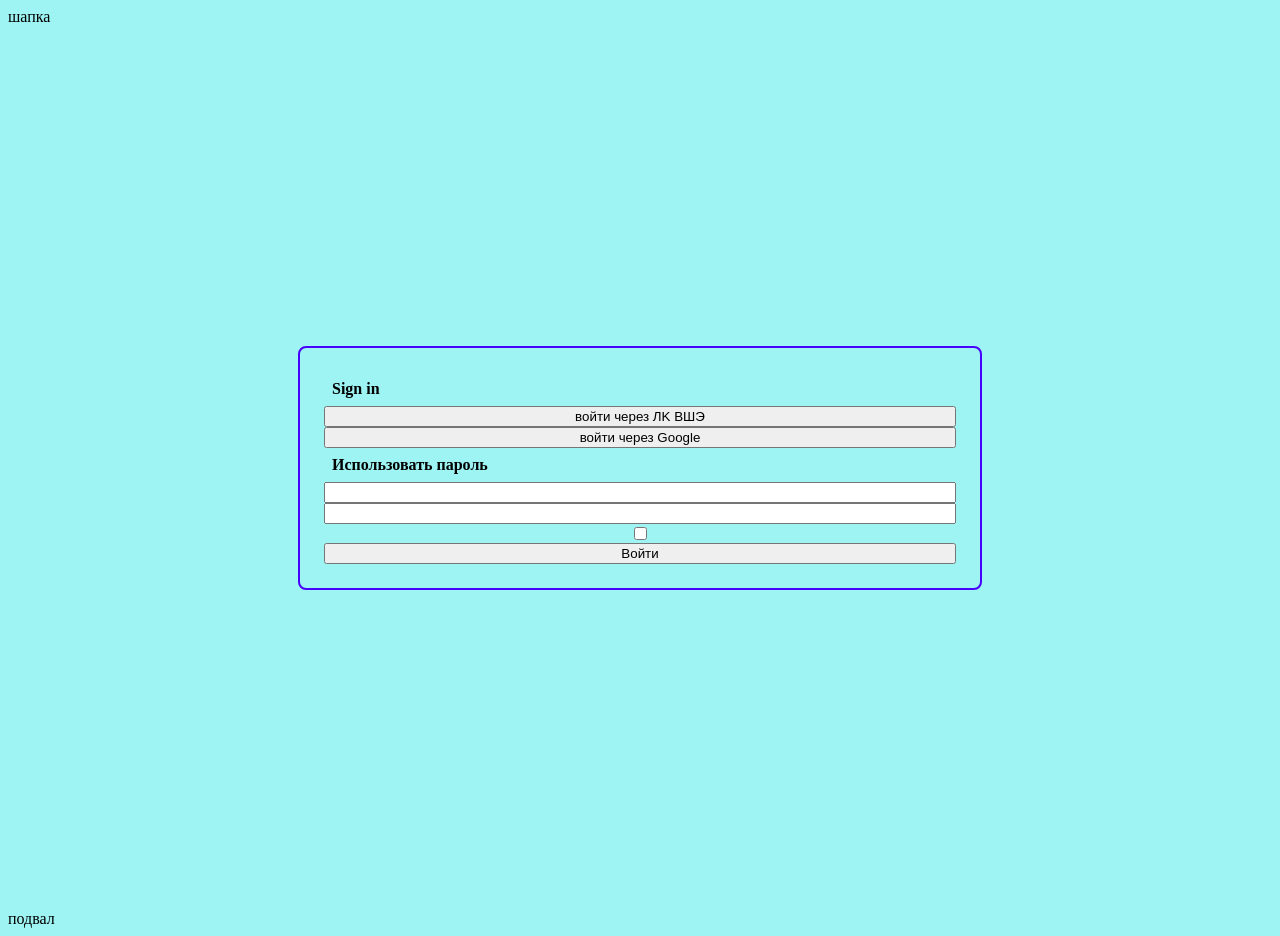
==== native/index.html @ 59d83895 "added initial form" ====
<html>
    <head>
        <title>
            Форма авторизации
        </title>
        <link rel="stylesheet" href="./styles.css" />
    </head>
    <body>
        <header>шапка</header>
        <main class="main">
            <div class="card outline">
                <h4 class="cardheader">Sign in</h4>
                <button>войти через ЛK ВШЭ</button>
                <button>войти через Google</button>
                <h4 class="cardheader">Использовать пароль</h4>
                <input type="email"/>
                <input type="password"/>
                <input type="checkbox"/>
                <button>Войти</button>
            </div>
        </main>
        <footer>подвал</footer>
    </body>
</html>
---- native/styles.css ----
body {
    background-color: rgb(158, 243, 243);
    display: flex;
    flex-direction: column;
}

.main{
    height: 100%;
    display: flex;
    align-items: center;
    justify-content: center;
}
.card {
    display: flex;
    flex-direction: column;
    width: 50%;
    height: fit-content;
    padding: 24px;
}
.outline{
    border: solid  2px #4800ff;
    border-radius: 8px;
}
.cardheader{
    padding: 0 px;
    margin: 8px;
}
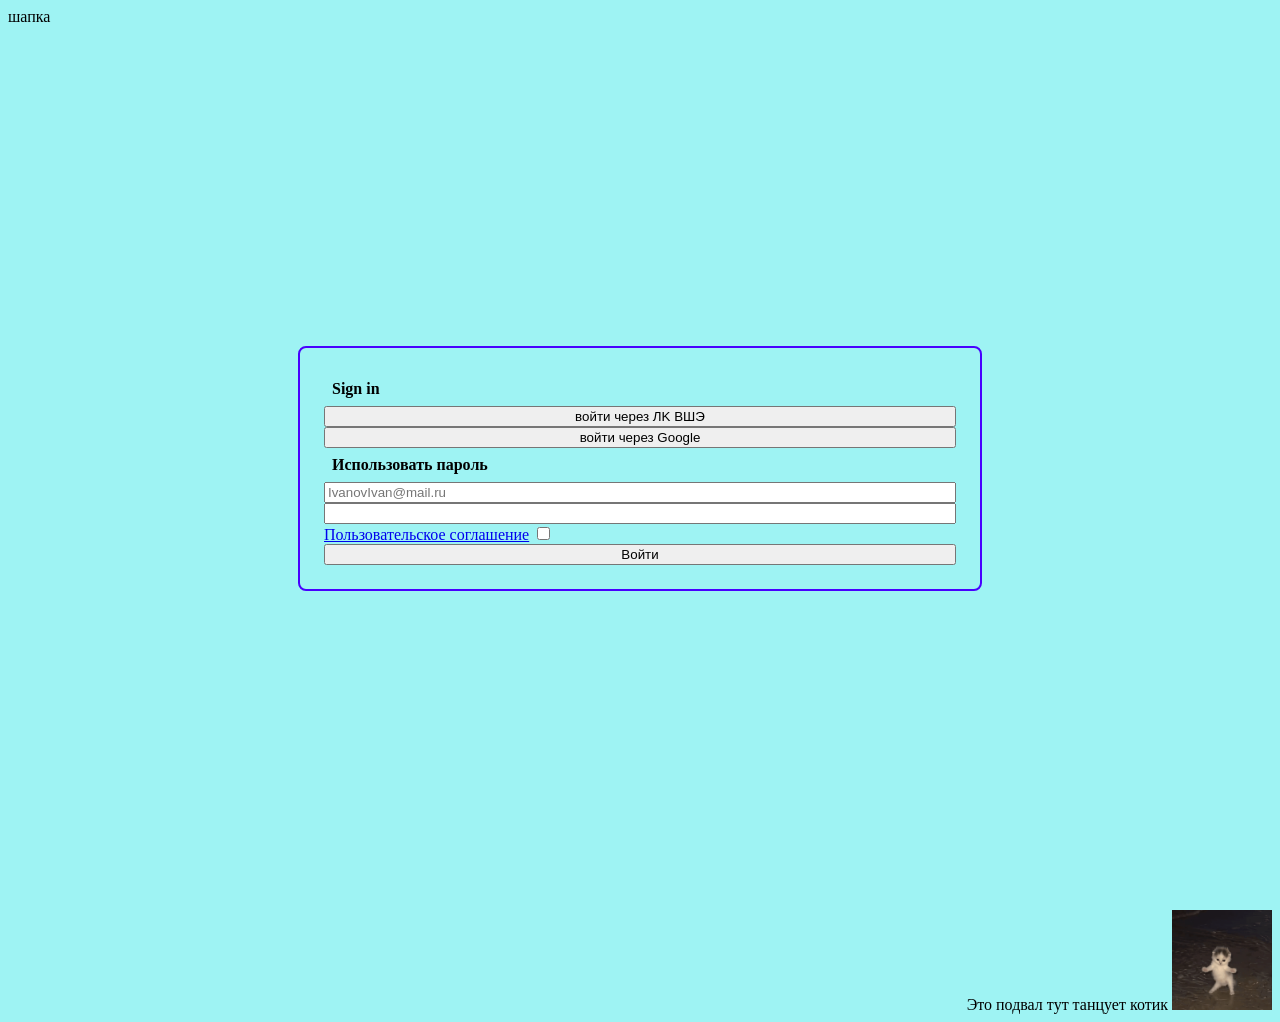
==== commit d6b08fbb: "add(native): favicon, dancing cat in footer" ====
--- a/native/index.html
+++ b/native/index.html
@@ -4,6 +4,7 @@
             Форма авторизации
         </title>
         <link rel="stylesheet" href="./styles.css" />
+        <link rel="icon" href="./cat.svg" type="image/svg" sizes="32x32">
     </head>
     <body>
         <header>шапка</header>
@@ -13,12 +14,20 @@
                 <button>войти через ЛK ВШЭ</button>
                 <button>войти через Google</button>
                 <h4 class="cardheader">Использовать пароль</h4>
-                <input type="email"/>
+                <input type="email" placeholder="IvanovIvan@mail.ru"/>
                 <input type="password"/>
-                <input type="checkbox"/>
+
+                <label>
+                    <a href="terms.html" target="_blank">Пользовательское соглашение</a>
+                    <input type="checkbox"/>
+                </label>
+                
                 <button>Войти</button>
             </div>
         </main>
-        <footer>подвал</footer>
+        <footer>
+            Это подвал тут танцует котик
+            <img src="./cat-cat-dance.gif" alt="Cat dancing" width="100" height="100">
+        </footer>
     </body>
 </html>
--- a/native/styles.css
+++ b/native/styles.css
@@ -24,4 +24,7 @@
 .cardheader{
     padding: 0 px;
     margin: 8px;
+}
+footer{
+    text-align: right;
 }
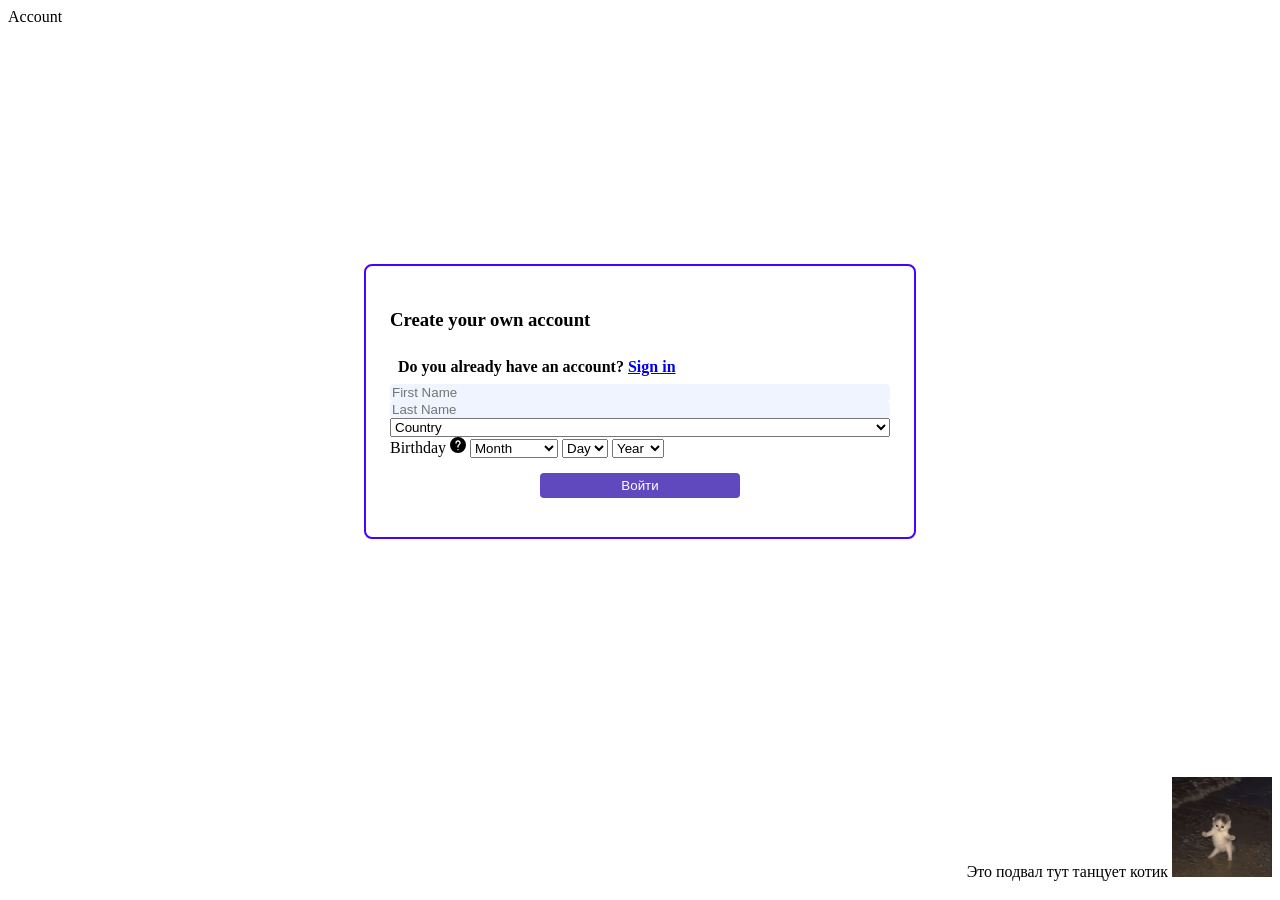
==== commit faed5fe9: "add(form): structure, changing width" ====
--- a/native/index.html
+++ b/native/index.html
@@ -7,27 +7,97 @@
         <link rel="icon" href="./cat.svg" type="image/svg" sizes="32x32">
     </head>
     <body>
-        <header>шапка</header>
+        <header>
+            Account
+        </header>
+
         <main class="main">
             <div class="card outline">
-                <h4 class="cardheader">Sign in</h4>
-                <button>войти через ЛK ВШЭ</button>
-                <button>войти через Google</button>
-                <h4 class="cardheader">Использовать пароль</h4>
-                <input type="email" placeholder="IvanovIvan@mail.ru"/>
-                <input type="password"/>
+                <h3>Create your own account</h3>
+                <h4 class="cardheader">Do you already have an account? <a href="/link">Sign in</a></h4>
+                
+                <!-- <button>войти через ЛK ВШЭ</button>
+                <button>войти через Google</button> -->
+
+                <input type="text" placeholder="First Name"/>
+                <input type="text" placeholder="Last Name"/>
+
+                <select name="country">
+                    <option selected disabled>Country</option>
+                    <option>United States</option>
+                    <option>Canada</option>
+                    <option>United Kingdom</option>
+                </select>
+
+                <label>Birthday
+                    <img src="./questsign.svg" height="16" 
+                    title="This information is used to verify your age and provide a personalized experience."
+                    alt="Question mark icon">
+                    <select name="month" >
+                        <option selected disabled>Month</option>
+                        <option>January</option>
+                        <option>February</option>
+                        <option>March</option>
+                        <option>April</option>
+                        <option>May</option>
+                        <option>June</option>
+                        <option>July</option>
+                        <option>August</option>
+                        <option>September</option>
+                        <option>October</option>
+                        <option>November</option>
+                        <option>December</option>
+                    </select>
+
+                    <select name="day" >
+                        <option selected disabled>Day</option>
+                        <option>1</option>
+                        <option>2</option>
+                        <option>3</option>
+                        <option>4</option>
+                        <option>5</option>
+                        <option>6</option>
+                        <option>7</option>
+                        <option>8</option>
+                        <option>9</option>
+                        <option>10</option>
+                    </select>
+
+                    <select name="year" >
+                        <option selected disabled>Year</option>
+                        <option>2026</option>
+                        <option>2025</option>
+                        <option>2024</option>
+                        <option>2023</option>
+                        <option>2022</option>
+                        <option>2021</option>
+                    </select>
+                </label>
+                
+
+                <!-- <h4 class="cardheader">Войти при помощи пароля</h4>
+                <label>
+                    Почта
+                    <input type="email" placeholder="IvanovIvan@mail.ru"/>
+                </label>
+                <label>
+                    Пароль
+                    <input type="password"/>
+                </label>
 
                 <label>
                     <a href="terms.html" target="_blank">Пользовательское соглашение</a>
                     <input type="checkbox"/>
-                </label>
-                
-                <button>Войти</button>
+                </label> -->
+
+                <button class="buttonenter">Войти</button>
             </div>
+
         </main>
         <footer>
             Это подвал тут танцует котик
             <img src="./cat-cat-dance.gif" alt="Cat dancing" width="100" height="100">
         </footer>
+
     </body>
 </html>
--- a/native/styles.css
+++ b/native/styles.css
@@ -1,30 +1,185 @@
 body {
-    background-color: rgb(158, 243, 243);
+    background-color: white;
     display: flex;
     flex-direction: column;
 }
 
 .main{
-    height: 100%;
+    height: 85%;
     display: flex;
     align-items: center;
     justify-content: center;
 }
+
 .card {
+    background-color: white;
     display: flex;
     flex-direction: column;
-    width: 50%;
+    width: 100%;
+    min-width: 400px;
+    max-width: 500px;
     height: fit-content;
     padding: 24px;
+    
 }
+
 .outline{
     border: solid  2px #4800ff;
     border-radius: 8px;
 }
+
 .cardheader{
     padding: 0 px;
     margin: 8px;
+    color: black
 }
+
+input {
+    background-color: #f0f4ff;
+    width: 100%;
+    border-radius: 4px;
+    border: none;
+}
+
+input[type="checkbox"] {
+  width: auto;
+}
+
+button {
+    background-color: #6049be;
+    color: white;
+    border: none;
+    border-radius: 4px;
+    margin: 5px;
+    height: 25px;
+}
+
+.buttonenter {
+  background-color: #6049be;
+  color: white;
+  width: 40%;
+  height: 25px;
+  border-radius: 4px;
+  border: none;
+  align-self: center;
+  margin: 15px;
+}
+
+label a {
+  color: #6049be;
+}
+
+label {
+  color: black;
+}
+
 footer{
     text-align: right;
-}+}
+
+
+/* СНЕЖИНКИ */
+
+/* *, *::before, *::after {
+  margin: 0;
+  padding: 0;
+  box-sizing: border-box;
+}
+
+html {
+  color-scheme: dark;
+}
+
+body {
+  margin: 0;
+  padding: 50px;
+  background-color: #18191c;
+  color: #ffffff;
+  font-family: "Roboto", sans-serif;
+}
+
+.snow-toggle {
+  display: flex;
+  flex-direction: row;
+  padding: 0;
+  margin: 0;
+  gap: 40px;
+  border: 0;
+}
+
+.snow-toggle__label {
+  padding-bottom: 10px;
+}
+
+.snow-toggle__item {
+  position: relative;
+  display: flex;
+  align-items: center;
+  cursor: pointer;
+}
+
+.snow-toggle__text::before {
+  content: "";
+  position: absolute;
+  left: 0;
+  top: calc(50% - 12px);
+  width: 25px;
+  height: 25px;
+  border: 1px solid #FFFFFF;
+  border-radius: 50%;
+}
+
+.snow-toggle__control {
+  width: 25px;
+  height: 25px;
+  opacity: 0;
+  margin-right: 15px;
+}
+
+.snow-toggle__control:focus + .snow-toggle__text::before {
+  border-color: #C56FFF;
+}
+
+.snow-toggle__control:checked + .snow-toggle__text::before {
+  background-color: #FFFFFF;
+  background: radial-gradient(
+    circle,
+    #FFFFFF 0%,
+    #FFFFFF 40%,
+    transparent 50%,
+    transparent 100%
+  );
+}
+
+.snow {
+  --animation-name: snowfall;
+  position: fixed;
+  left: 0;
+  right: 0;
+  top: 0;
+  bottom: 0;
+  z-index: 100;
+  display: flex;
+  justify-content: space-between;
+  pointer-events: none;
+}
+
+.snow__flake {
+  position: relative;
+  top: -1.5em;
+  color: #c1dcec;
+  animation-name: var(--animation-name);
+  animation-timing-function: ease-in-out;
+  animation-iteration-count: infinite;
+  will-change: transform;
+}
+
+@keyframes snowfall {
+  0% {
+    transform: translateY(0);
+  }
+
+  100% {
+    transform: translateY(calc(100vh + 1.5em));
+  }
+} */
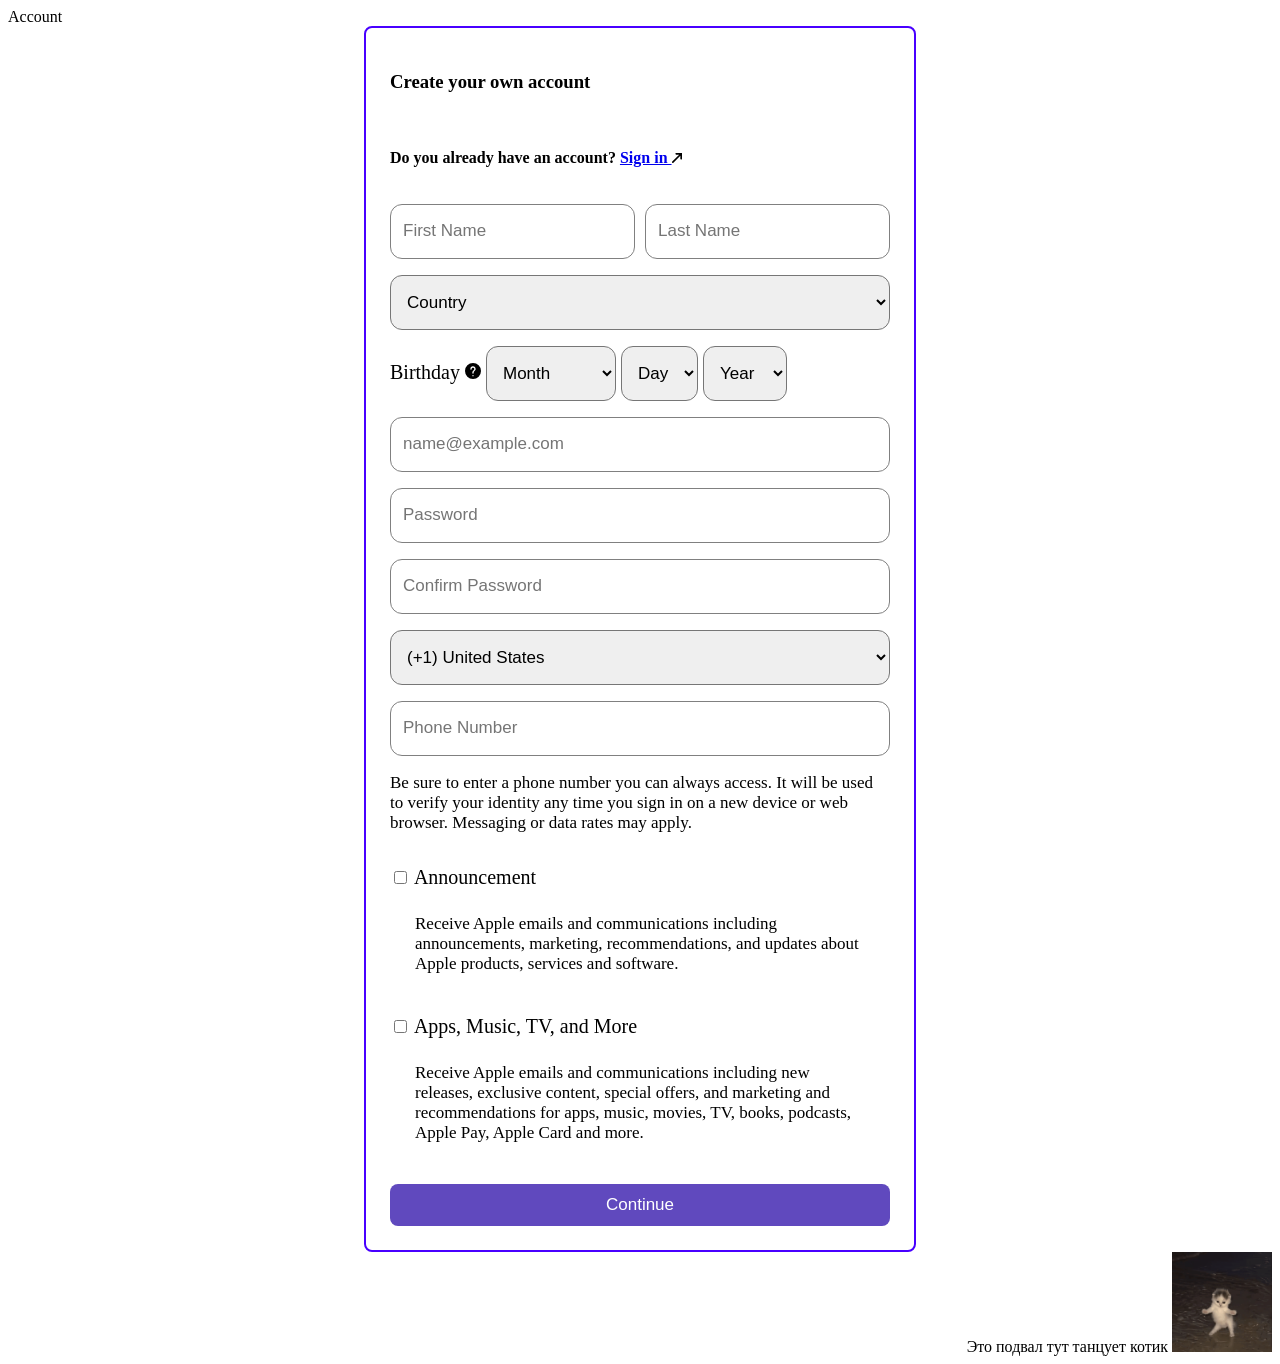
==== commit 2110d5c0: "changed(native, form): inputs, gaps, selectors, added full form structure" ====
--- a/native/index.html
+++ b/native/index.html
@@ -14,13 +14,15 @@
         <main class="main">
             <div class="card outline">
                 <h3>Create your own account</h3>
-                <h4 class="cardheader">Do you already have an account? <a href="/link">Sign in</a></h4>
+                <h4>Do you already have an account? <a href="/link">Sign in <img src="./arrow.svg" height="10" alt="arrow"></a></h4>
                 
                 <!-- <button>войти через ЛK ВШЭ</button>
                 <button>войти через Google</button> -->
 
-                <input type="text" placeholder="First Name"/>
-                <input type="text" placeholder="Last Name"/>
+                <div class="together">
+                    <input type="text" placeholder="First Name"/>
+                    <input type="text" placeholder="Last Name"/>
+                </div>
 
                 <select name="country">
                     <option selected disabled>Country</option>
@@ -73,7 +75,45 @@
                         <option>2021</option>
                     </select>
                 </label>
-                
+
+                <input type="email" placeholder="name@example.com"/>
+                <input type="password" placeholder="Password"/>
+                <input type="password" placeholder="Confirm Password"/>
+
+                <select name="country options">
+                    <option selected>(+1) United States</option>
+                    <option>(+44) United Kingdom</option>
+                </select>
+
+                <label>
+                    <input type="tel" placeholder="Phone Number"/>
+                    <p>Be sure to enter a phone number you can always access. 
+                    It will be used to verify your identity any time you sign 
+                    in on a new device or web browser. Messaging or data rates 
+                    may apply.
+                    </p>
+                </label>
+
+                <label>
+                    <input type="checkbox" name="ads"/>
+                    Announcement
+                    <p class="announcement">Receive Apple emails and communications including 
+                        announcements, marketing, recommendations, and updates 
+                        about Apple products, services and software.
+                    </p>
+                </label>
+
+                <label>
+                    <input type="checkbox" name="ads"/>
+                    Apps, Music, TV, and More
+                    <p class="announcement">Receive Apple emails and communications including new 
+                        releases, exclusive content, special offers, and marketing 
+                        and recommendations for apps, music, movies, TV, books, podcasts, 
+                        Apple Pay, Apple Card and more.
+                    </p>
+                </label>
+
+
 
                 <!-- <h4 class="cardheader">Войти при помощи пароля</h4>
                 <label>
@@ -90,7 +130,7 @@
                     <input type="checkbox"/>
                 </label> -->
 
-                <button class="buttonenter">Войти</button>
+                <button class="buttonenter">Continue</button>
             </div>
 
         </main>
--- a/native/styles.css
+++ b/native/styles.css
@@ -1,31 +1,44 @@
 body {
-    background-color: white;
-    display: flex;
-    flex-direction: column;
+  background-color: white;
+  display: flex;
+  flex-direction: column;
 }
 
 .main{
-    height: 85%;
-    display: flex;
-    align-items: center;
-    justify-content: center;
+  min-height: 100vh;
+  display: flex;
+  justify-content: center;
+    
 }
 
 .card {
-    background-color: white;
-    display: flex;
-    flex-direction: column;
-    width: 100%;
-    min-width: 400px;
-    max-width: 500px;
-    height: fit-content;
-    padding: 24px;
-    
+  gap: 16px;
+  background-color: white;
+  display: flex;
+  flex-direction: column;
+  width: 100%;
+  min-width: 400px;
+  max-width: 500px;
+  height: fit-content;
+  padding: 24px;
+}
+
+select {
+  height: 55px;
+  font-size: 17px;
+  border-radius: 12px;
+  padding-left: 12px;
+  padding-right: 12px;
+}
+
+.together {
+  display: flex;
+  gap: 10px;
 }
 
 .outline{
-    border: solid  2px #4800ff;
-    border-radius: 8px;
+  border: solid  2px #4800ff;
+  border-radius: 8px;
 }
 
 .cardheader{
@@ -34,35 +47,32 @@
     color: black
 }
 
-input {
-    background-color: #f0f4ff;
-    width: 100%;
-    border-radius: 4px;
-    border: none;
-}
-
-input[type="checkbox"] {
-  width: auto;
+input:not([type="checkbox"]) {
+  border-radius: 12px;
+  border: solid 1px gray;
+  width: 100%;
+  height: 55px;
+  font-size: 17px;
+  padding-left: 12px;
 }
 
 button {
-    background-color: #6049be;
-    color: white;
-    border: none;
-    border-radius: 4px;
-    margin: 5px;
-    height: 25px;
+  background-color: #6049be;
+  color: white;
+  border: none;
+  border-radius: 12px;
+  height: 55px;
 }
 
 .buttonenter {
   background-color: #6049be;
   color: white;
-  width: 40%;
-  height: 25px;
-  border-radius: 4px;
+  width: 100%;
+  height: 42px;
+  border-radius: 8px;
   border: none;
   align-self: center;
-  margin: 15px;
+  font-size: 17px;
 }
 
 label a {
@@ -71,10 +81,20 @@
 
 label {
   color: black;
+  width: 100%;
+  font-size: 20px;
+}
+
+p {
+  font-size: 17px;
+}
+
+.announcement {
+  margin: 25px;
 }
 
 footer{
-    text-align: right;
+  text-align: right;
 }
 
 
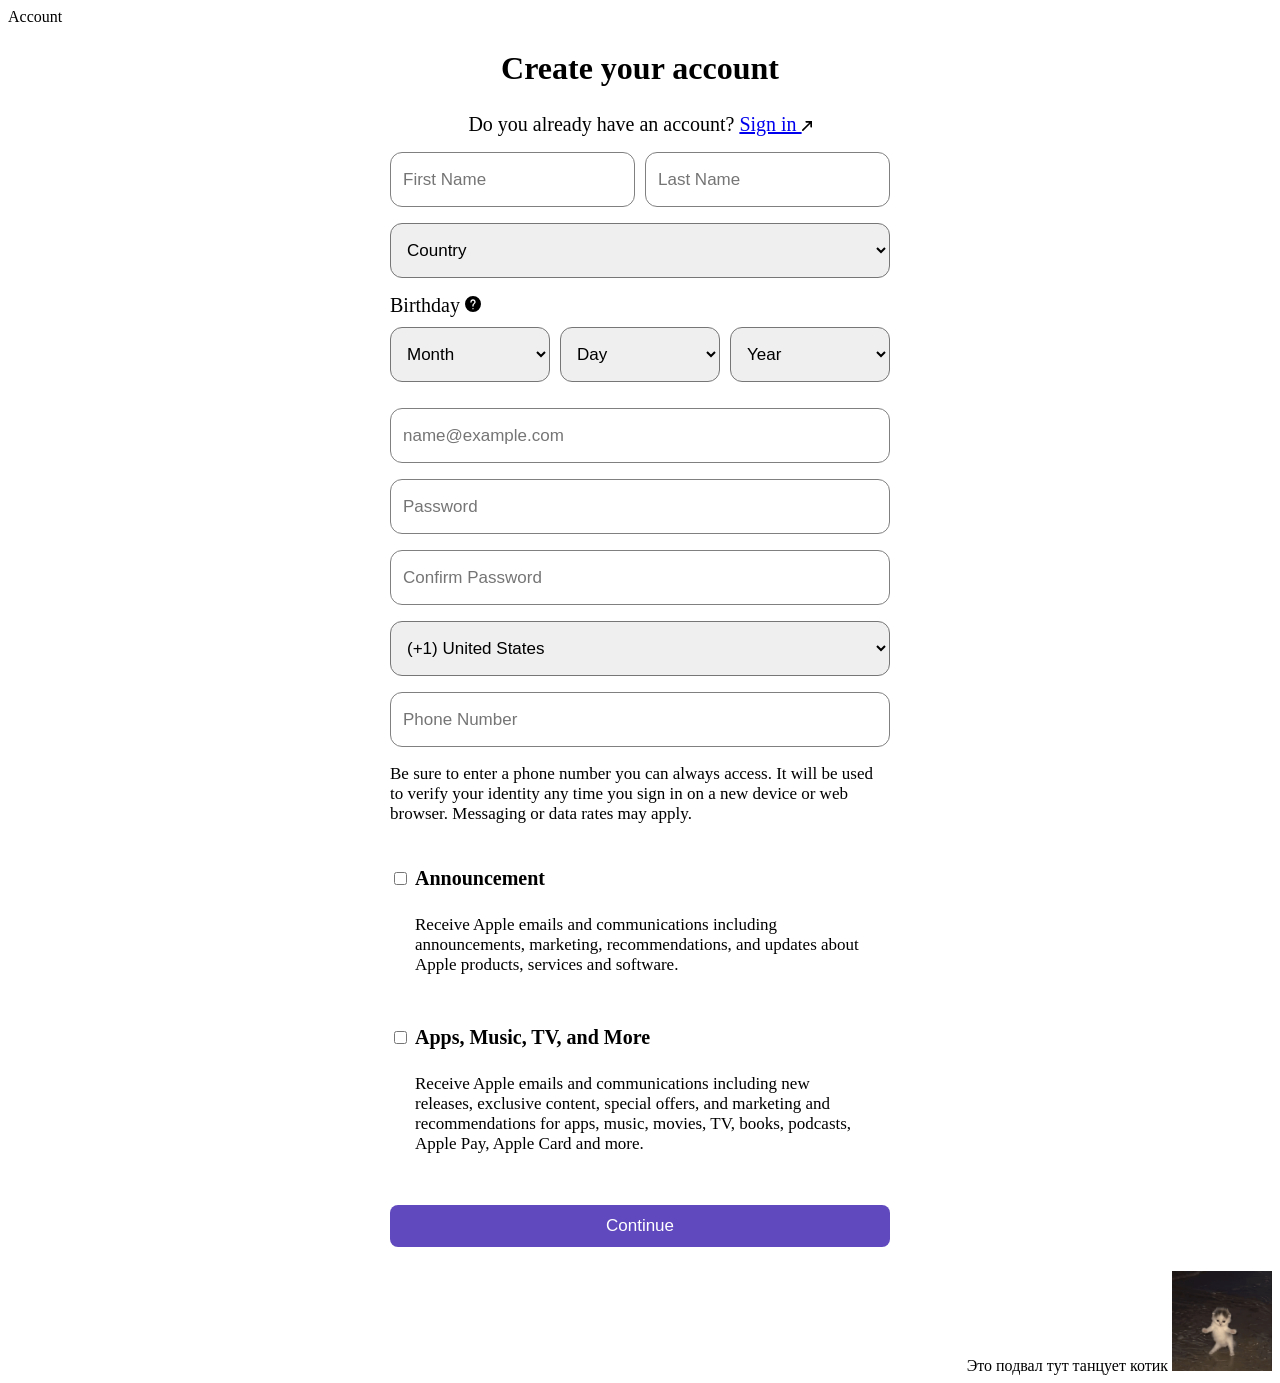
==== commit 4f72abd8: "changed(native): fonts, border, selector-width" ====
--- a/native/index.html
+++ b/native/index.html
@@ -4,7 +4,7 @@
             Форма авторизации
         </title>
         <link rel="stylesheet" href="./styles.css" />
-        <link rel="icon" href="./cat.svg" type="image/svg" sizes="32x32">
+        <link rel="icon" href="./images/cat.svg" type="image/svg" sizes="32x32">
     </head>
     <body>
         <header>
@@ -13,8 +13,8 @@
 
         <main class="main">
             <div class="card outline">
-                <h3>Create your own account</h3>
-                <h4>Do you already have an account? <a href="/link">Sign in <img src="./arrow.svg" height="10" alt="arrow"></a></h4>
+                <h1>Create your account</h1>
+                <p class="signin">Do you already have an account? <a href="/link">Sign in <img src="./images/arrow.svg" height="10" alt="arrow"></a></p>
                 
                 <!-- <button>войти через ЛK ВШЭ</button>
                 <button>войти через Google</button> -->
@@ -31,49 +31,52 @@
                     <option>United Kingdom</option>
                 </select>
 
-                <label>Birthday
-                    <img src="./questsign.svg" height="16" 
+                <label class="birthday">Birthday
+                    <img src="./images/questsign.svg" height="16" 
                     title="This information is used to verify your age and provide a personalized experience."
                     alt="Question mark icon">
-                    <select name="month" >
-                        <option selected disabled>Month</option>
-                        <option>January</option>
-                        <option>February</option>
-                        <option>March</option>
-                        <option>April</option>
-                        <option>May</option>
-                        <option>June</option>
-                        <option>July</option>
-                        <option>August</option>
-                        <option>September</option>
-                        <option>October</option>
-                        <option>November</option>
-                        <option>December</option>
-                    </select>
 
-                    <select name="day" >
-                        <option selected disabled>Day</option>
-                        <option>1</option>
-                        <option>2</option>
-                        <option>3</option>
-                        <option>4</option>
-                        <option>5</option>
-                        <option>6</option>
-                        <option>7</option>
-                        <option>8</option>
-                        <option>9</option>
-                        <option>10</option>
-                    </select>
+                    <div class="together">
+                        <select name="month" >
+                            <option selected disabled>Month</option>
+                            <option>January</option>
+                            <option>February</option>
+                            <option>March</option>
+                            <option>April</option>
+                            <option>May</option>
+                            <option>June</option>
+                            <option>July</option>
+                            <option>August</option>
+                            <option>September</option>
+                            <option>October</option>
+                            <option>November</option>
+                            <option>December</option>
+                        </select>
 
-                    <select name="year" >
-                        <option selected disabled>Year</option>
-                        <option>2026</option>
-                        <option>2025</option>
-                        <option>2024</option>
-                        <option>2023</option>
-                        <option>2022</option>
-                        <option>2021</option>
-                    </select>
+                        <select name="day" >
+                            <option selected disabled>Day</option>
+                            <option>1</option>
+                            <option>2</option>
+                            <option>3</option>
+                            <option>4</option>
+                            <option>5</option>
+                            <option>6</option>
+                            <option>7</option>
+                            <option>8</option>
+                            <option>9</option>
+                            <option>10</option>
+                        </select>
+
+                        <select name="year" >
+                            <option selected disabled>Year</option>
+                            <option>2026</option>
+                            <option>2025</option>
+                            <option>2024</option>
+                            <option>2023</option>
+                            <option>2022</option>
+                            <option>2021</option>
+                        </select>
+                    </div>
                 </label>
 
                 <input type="email" placeholder="name@example.com"/>
@@ -96,7 +99,7 @@
 
                 <label>
                     <input type="checkbox" name="ads"/>
-                    Announcement
+                    <b>Announcement</b>
                     <p class="announcement">Receive Apple emails and communications including 
                         announcements, marketing, recommendations, and updates 
                         about Apple products, services and software.
@@ -105,7 +108,7 @@
 
                 <label>
                     <input type="checkbox" name="ads"/>
-                    Apps, Music, TV, and More
+                    <b>Apps, Music, TV, and More</b>
                     <p class="announcement">Receive Apple emails and communications including new 
                         releases, exclusive content, special offers, and marketing 
                         and recommendations for apps, music, movies, TV, books, podcasts, 
@@ -113,30 +116,13 @@
                     </p>
                 </label>
 
-
-
-                <!-- <h4 class="cardheader">Войти при помощи пароля</h4>
-                <label>
-                    Почта
-                    <input type="email" placeholder="IvanovIvan@mail.ru"/>
-                </label>
-                <label>
-                    Пароль
-                    <input type="password"/>
-                </label>
-
-                <label>
-                    <a href="terms.html" target="_blank">Пользовательское соглашение</a>
-                    <input type="checkbox"/>
-                </label> -->
-
                 <button class="buttonenter">Continue</button>
             </div>
 
         </main>
         <footer>
             Это подвал тут танцует котик
-            <img src="./cat-cat-dance.gif" alt="Cat dancing" width="100" height="100">
+            <img src="./images/cat-cat-dance.gif" alt="Cat dancing" width="100" height="100">
         </footer>
 
     </body>
--- a/native/styles.css
+++ b/native/styles.css
@@ -31,13 +31,21 @@
   padding-right: 12px;
 }
 
+.together select {
+  width: 100%;
+}
 .together {
   display: flex;
   gap: 10px;
 }
 
+.birthday .together {
+  margin-top: 10px;
+}
+
 .outline{
-  border: solid  2px #4800ff;
+  /* border: solid  1px #4800ff; */
+  border: none;
   border-radius: 8px;
 }
 
@@ -80,9 +88,9 @@
 }
 
 label {
-  color: black;
   width: 100%;
   font-size: 20px;
+  padding-bottom: 10px;
 }
 
 p {
@@ -97,7 +105,16 @@
   text-align: right;
 }
 
-
+h1{
+  margin: 0;
+  align-self: center;
+  padding-bottom: 10px;
+}
+.signin{
+  align-self: center;
+  margin: 0;
+  font-size: 20px;
+}
 /* СНЕЖИНКИ */
 
 /* *, *::before, *::after {
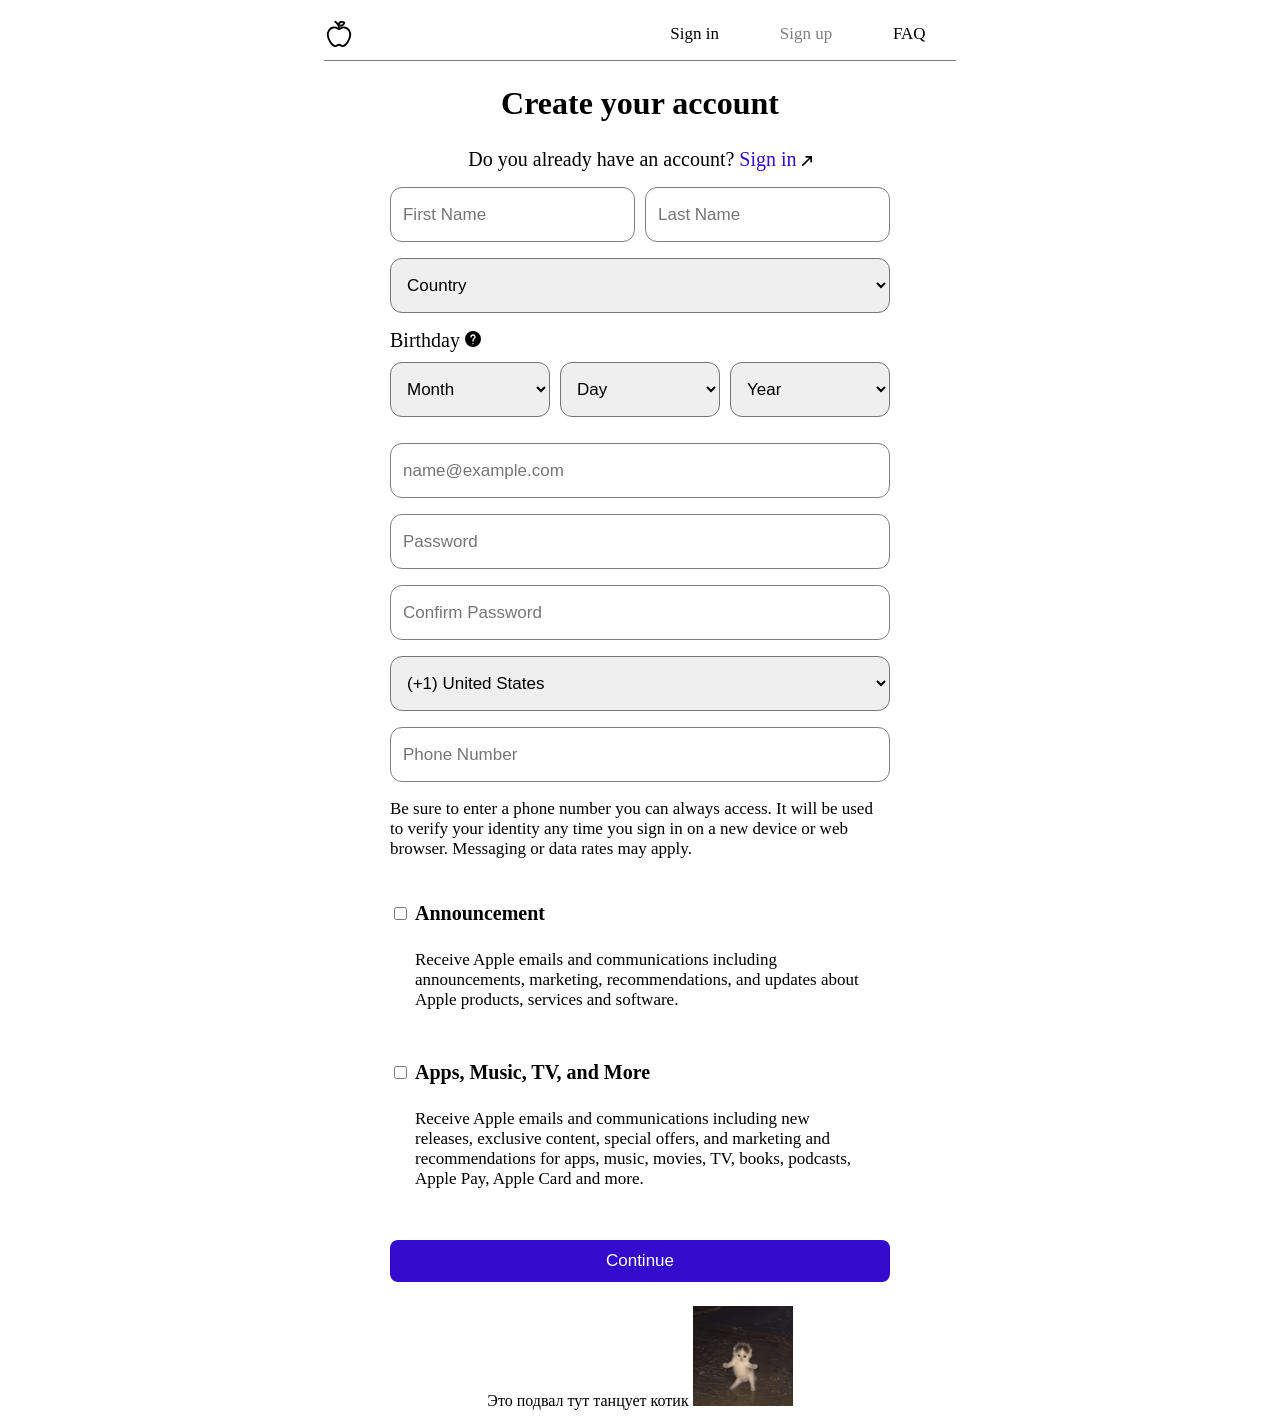
==== commit e61f4147: "fixed(card, header): adaptive" ====
--- a/native/index.html
+++ b/native/index.html
@@ -8,7 +8,13 @@
     </head>
     <body>
         <header>
-            Account
+            <img src="./images/apple.svg" alt="Logo" width="30" height="30">
+            <nav>
+                <a href = "/" class="links">Sign in</a>
+                Sign up
+                <a href = "/" class="links">FAQ</a>
+            </nav>
+            
         </header>
 
         <main class="main">
@@ -65,6 +71,27 @@
                             <option>8</option>
                             <option>9</option>
                             <option>10</option>
+                            <option>11</option>
+                            <option>12</option>
+                            <option>13</option>
+                            <option>14</option>
+                            <option>15</option>
+                            <option>16</option>
+                            <option>17</option>
+                            <option>18</option>
+                            <option>19</option>
+                            <option>20</option>
+                            <option>21</option>
+                            <option>22</option>
+                            <option>23</option>
+                            <option>24</option>
+                            <option>25</option>
+                            <option>26</option>
+                            <option>27</option>
+                            <option>28</option>
+                            <option>29</option>
+                            <option>30</option>
+                            <option>31</option>
                         </select>
 
                         <select name="year" >
@@ -75,6 +102,101 @@
                             <option>2023</option>
                             <option>2022</option>
                             <option>2021</option>
+                            <option>2020</option>
+                            <option>2019</option>
+                            <option>2018</option>
+                            <option>2017</option>
+                            <option>2016</option>
+                            <option>2015</option>
+                            <option>2014</option>
+                            <option>2013</option>
+                            <option>2012</option>
+                            <option>2011</option>
+                            <option>2010</option>
+                            <option>2009</option>
+                            <option>2008</option>
+                            <option>2007</option>
+                            <option>2006</option>
+                            <option>2005</option>
+                            <option>2004</option>
+                            <option>2003</option>
+                            <option>2002</option>
+                            <option>2001</option>
+                            <option>2000</option>
+                            <option>1999</option>
+                            <option>1998</option>
+                            <option>1997</option>
+                            <option>1996</option>
+                            <option>1995</option>
+                            <option>1994</option>
+                            <option>1993</option>
+                            <option>1992</option>
+                            <option>1991</option>
+                            <option>1990</option>
+                            <option>1989</option>
+                            <option>1988</option>
+                            <option>1987</option>
+                            <option>1986</option>
+                            <option>1985</option>
+                            <option>1984</option>
+                            <option>1983</option>
+                            <option>1982</option>
+                            <option>1981</option>
+                            <option>1980</option>
+                            <option>1979</option>
+                            <option>1978</option>
+                            <option>1977</option>
+                            <option>1976</option>
+                            <option>1975</option>
+                            <option>1974</option>
+                            <option>1973</option>
+                            <option>1972</option>
+                            <option>1971</option>
+                            <option>1970</option>
+                            <option>1969</option>
+                            <option>1968</option>
+                            <option>1967</option>
+                            <option>1966</option>
+                            <option>1965</option>
+                            <option>1964</option>
+                            <option>1963</option>
+                            <option>1962</option>
+                            <option>1961</option>
+                            <option>1960</option>
+                            <option>1959</option>
+                            <option>1958</option>
+                            <option>1957</option>
+                            <option>1956</option>
+                            <option>1955</option>
+                            <option>1954</option>
+                            <option>1953</option>
+                            <option>1952</option>
+                            <option>1951</option>
+                            <option>1950</option>
+                            <option>1949</option>
+                            <option>1948</option>
+                            <option>1947</option>
+                            <option>1946</option>
+                            <option>1945</option>
+                            <option>1944</option>
+                            <option>1943</option>
+                            <option>1942</option>
+                            <option>1941</option>
+                            <option>1940</option>
+                            <option>1939</option>
+                            <option>1938</option>
+                            <option>1937</option>
+                            <option>1936</option>
+                            <option>1935</option>
+                            <option>1934</option>
+                            <option>1933</option>
+                            <option>1932</option>
+                            <option>1931</option>
+                            <option>1930</option>
+                            <option>1929</option>
+                            <option>1928</option>
+                            <option>1927</option>
+                            <option>1926</option>
                         </select>
                     </div>
                 </label>
--- a/native/styles.css
+++ b/native/styles.css
@@ -1,14 +1,52 @@
+:root {
+  --text-size: 17px;
+  --color: #320bcd;
+}
+
 body {
   background-color: white;
   display: flex;
   flex-direction: column;
+  align-items: center;
+  justify-content: center;
+  min-width: 400px;
+}
+
+nav {
+  display: flex;
+  justify-content: space-around;
+  width: 50%;
+  padding: 16px 0;
+  color: gray;
+  font-size: var(--text-size);
+}
+
+.links {
+  color: black;
+}
+
+a {
+  text-decoration: none;
+  color: var(--color)
+}
+
+
+
+header {
+  display: flex;
+  width: 50%;
+  min-width: 400px;
+  /* max-width: 600px; */
+  justify-content: space-between;
+  border-bottom: solid 1px gray;
+  align-items: center;
 }
 
 .main{
   min-height: 100vh;
+  width: 60%;
   display: flex;
   justify-content: center;
-    
 }
 
 .card {
@@ -16,16 +54,22 @@
   background-color: white;
   display: flex;
   flex-direction: column;
-  width: 100%;
   min-width: 400px;
   max-width: 500px;
   height: fit-content;
   padding: 24px;
 }
-
+@media (max-width: 500px) {
+  .main {
+    width: 100%;
+  }
+  header {
+    width: 80%;
+  }
+}
 select {
   height: 55px;
-  font-size: 17px;
+  font-size: var(--text-size);
   border-radius: 12px;
   padding-left: 12px;
   padding-right: 12px;
@@ -60,12 +104,12 @@
   border: solid 1px gray;
   width: 100%;
   height: 55px;
-  font-size: 17px;
+  font-size: var(--text-size);
   padding-left: 12px;
 }
 
 button {
-  background-color: #6049be;
+  background-color: var(--color);
   color: white;
   border: none;
   border-radius: 12px;
@@ -73,18 +117,18 @@
 }
 
 .buttonenter {
-  background-color: #6049be;
+  background-color: var(--color);
   color: white;
   width: 100%;
   height: 42px;
   border-radius: 8px;
   border: none;
   align-self: center;
-  font-size: 17px;
+  font-size: var(--text-size);
 }
 
 label a {
-  color: #6049be;
+  color: var(--color);
 }
 
 label {
@@ -94,7 +138,7 @@
 }
 
 p {
-  font-size: 17px;
+  font-size: var(--text-size);
 }
 
 .announcement {
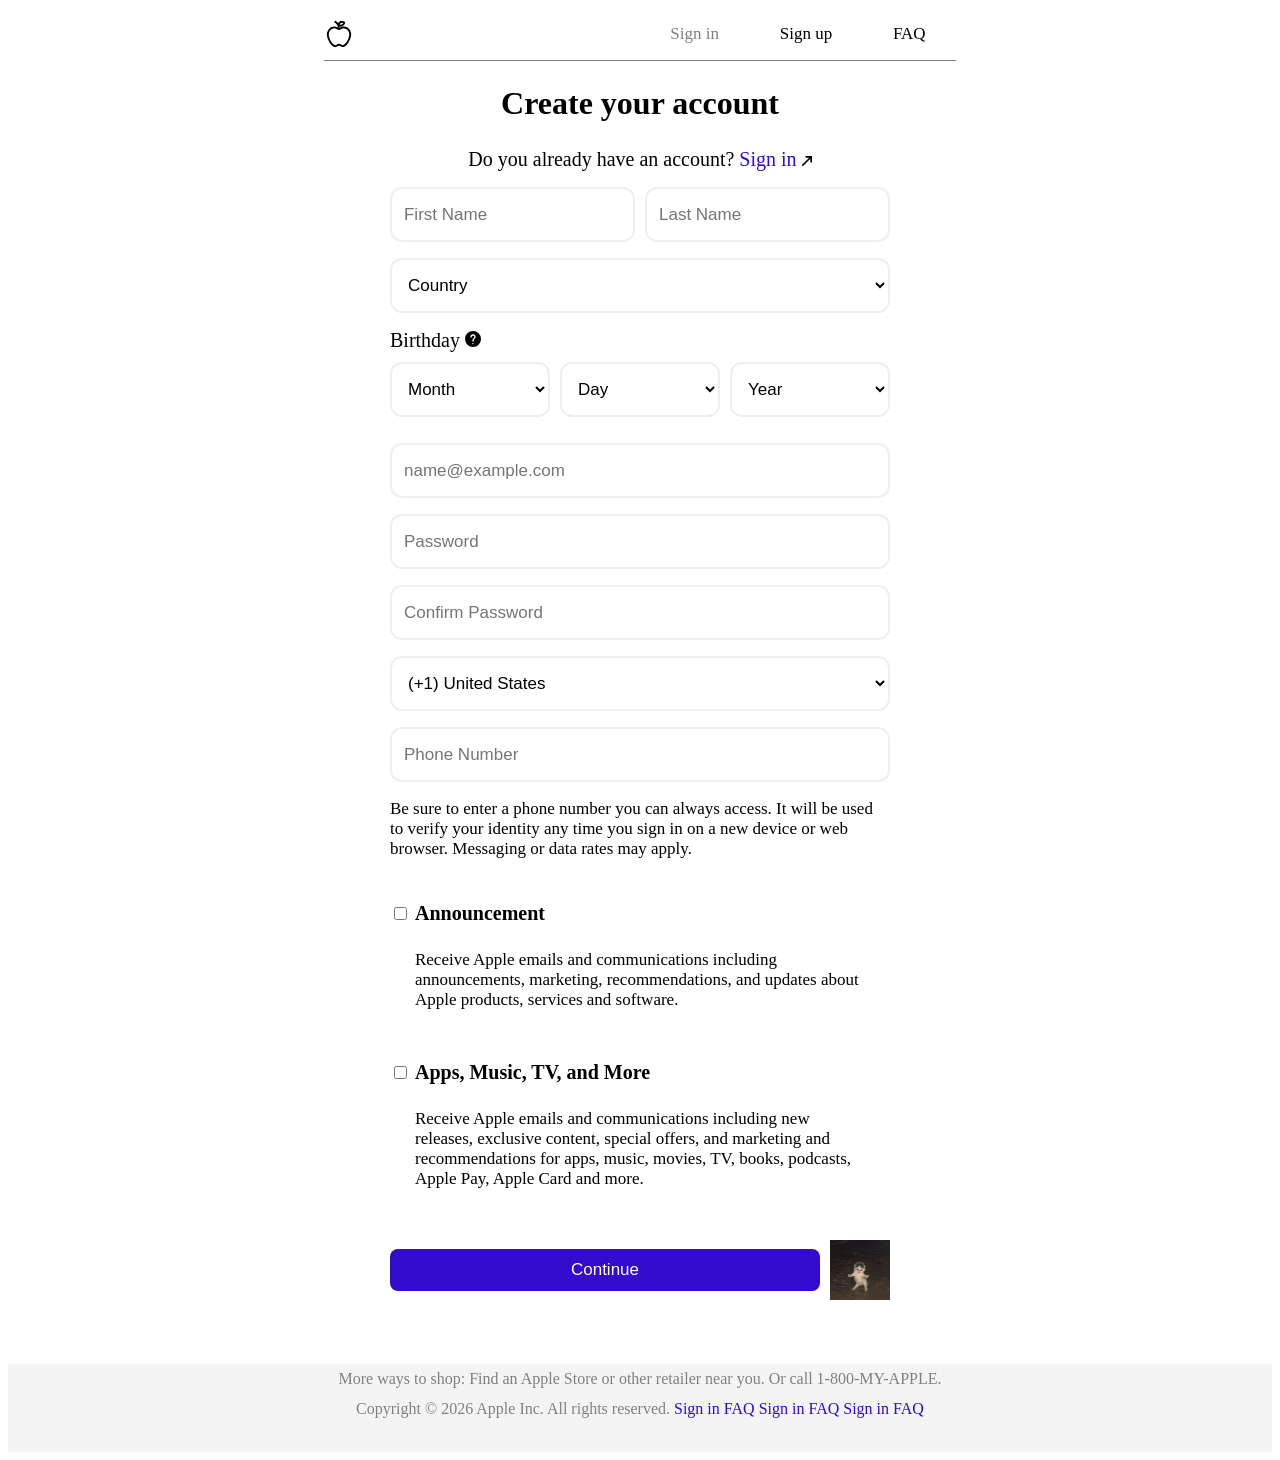
==== commit f570913e: "native(added): interactive border" ====
--- a/native/index.html
+++ b/native/index.html
@@ -1,3 +1,5 @@
+
+
 <html>
     <head>
         <title>
@@ -5,14 +7,15 @@
         </title>
         <link rel="stylesheet" href="./styles.css" />
         <link rel="icon" href="./images/cat.svg" type="image/svg" sizes="32x32">
+        <script src="./button-click.js"></script>
     </head>
     <body>
         <header>
             <img src="./images/apple.svg" alt="Logo" width="30" height="30">
-            <nav>
-                <a href = "/" class="links">Sign in</a>
-                Sign up
-                <a href = "/" class="links">FAQ</a>
+            <nav class="navheader">
+                Sign in
+                <a href = "/" class="header-links">Sign up</a>
+                <a href = "/" class="header-links">FAQ</a>
             </nav>
             
         </header>
@@ -237,15 +240,30 @@
                         Apple Pay, Apple Card and more.
                     </p>
                 </label>
-
-                <button class="buttonenter">Continue</button>
+                <div class="together">
+                    <button onclick='onButtonContinue()' id="exitid" class="buttonenter">Continue</button>
+                <img src="./images/cat-cat-dance.gif" alt="Cat dancing" width="60" height="60">
+                </div>
             </div>
 
         </main>
         <footer>
-            Это подвал тут танцует котик
-            <img src="./images/cat-cat-dance.gif" alt="Cat dancing" width="100" height="100">
+        <div class="footer-content">
+            More ways to shop: Find an Apple Store or other retailer near you. Or call 1-800-MY-APPLE.
+            <div>
+                Copyright © 2026 Apple Inc. All rights reserved.
+                <a href = "/">Sign in</a>
+                <a href = "/">FAQ</a>
+                <a href = "/">Sign in</a>
+                <a href = "/">FAQ</a>
+                <a href = "/">Sign in</a>
+                <a href = "/">FAQ</a>
+            </div>
+        </div>
         </footer>
+
+        <script src="./input-color.js"></script>
+        
 
     </body>
 </html>
--- a/native/styles.css
+++ b/native/styles.css
@@ -12,7 +12,33 @@
   min-width: 400px;
 }
 
-nav {
+footer {
+  width: 100%;
+  height: 10%;
+  min-height: 60px;
+  bottom: 0;
+  left: 0;
+  display: flex;
+  flex-direction: column;
+  color: gray;
+  background-color: rgba(128, 128, 128, 0.089);
+}
+  
+.footer-content {
+  
+  min-height: 60px;
+  
+  display: flex;
+  flex-direction: column;
+
+  justify-content: space-around;
+  align-items: center;
+  color: gray;
+  
+}
+
+
+.navheader {
   display: flex;
   justify-content: space-around;
   width: 50%;
@@ -21,16 +47,18 @@
   font-size: var(--text-size);
 }
 
-.links {
+.header-links {
   color: black;
+}
+
+.header-links:hover {
+  color: var(--color)
 }
 
 a {
   text-decoration: none;
   color: var(--color)
 }
-
-
 
 header {
   display: flex;
@@ -47,6 +75,7 @@
   width: 60%;
   display: flex;
   justify-content: center;
+  padding-bottom: 40px;
 }
 
 .card {
@@ -66,7 +95,14 @@
   header {
     width: 80%;
   }
-}
+  footer {
+    height: 250px;
+  }
+  .footer-content {
+    padding: 50px;
+  }
+}
+
 select {
   height: 55px;
   font-size: var(--text-size);
@@ -145,20 +181,58 @@
   margin: 25px;
 }
 
-footer{
-  text-align: right;
-}
-
 h1{
   margin: 0;
   align-self: center;
   padding-bottom: 10px;
 }
+
+
+
 .signin{
   align-self: center;
   margin: 0;
   font-size: 20px;
 }
+
+
+/* подсветка */
+@property --r {
+  syntax: "<length>";
+  inherits: false;
+  initial-value: 0px;
+}
+
+input:not([type="checkbox"]),
+select {
+  --x: 0px;
+  --y: 0px;
+  --r: 0px;
+  border: 2px solid transparent;
+  background:
+    linear-gradient(white, white) padding-box,
+    radial-gradient(var(--r) circle at var(--x) var(--y), var(--color), transparent 80%) border-box,
+    #efefef border-box;
+  background-origin: border-box;
+  transition: --r 0.3s ease;
+}
+
+input:not([type="checkbox"]):hover,
+select:hover {
+  --r: 100px;
+}
+
+/* при нажатии будет такой же фиолетовой */
+
+/* input:not([type="checkbox"]):focus,
+select:focus {
+  outline: none;
+  background:
+    linear-gradient(white, white) padding-box,
+    var(--color) border-box;
+} */
+
+
 /* СНЕЖИНКИ */
 
 /* *, *::before, *::after {
